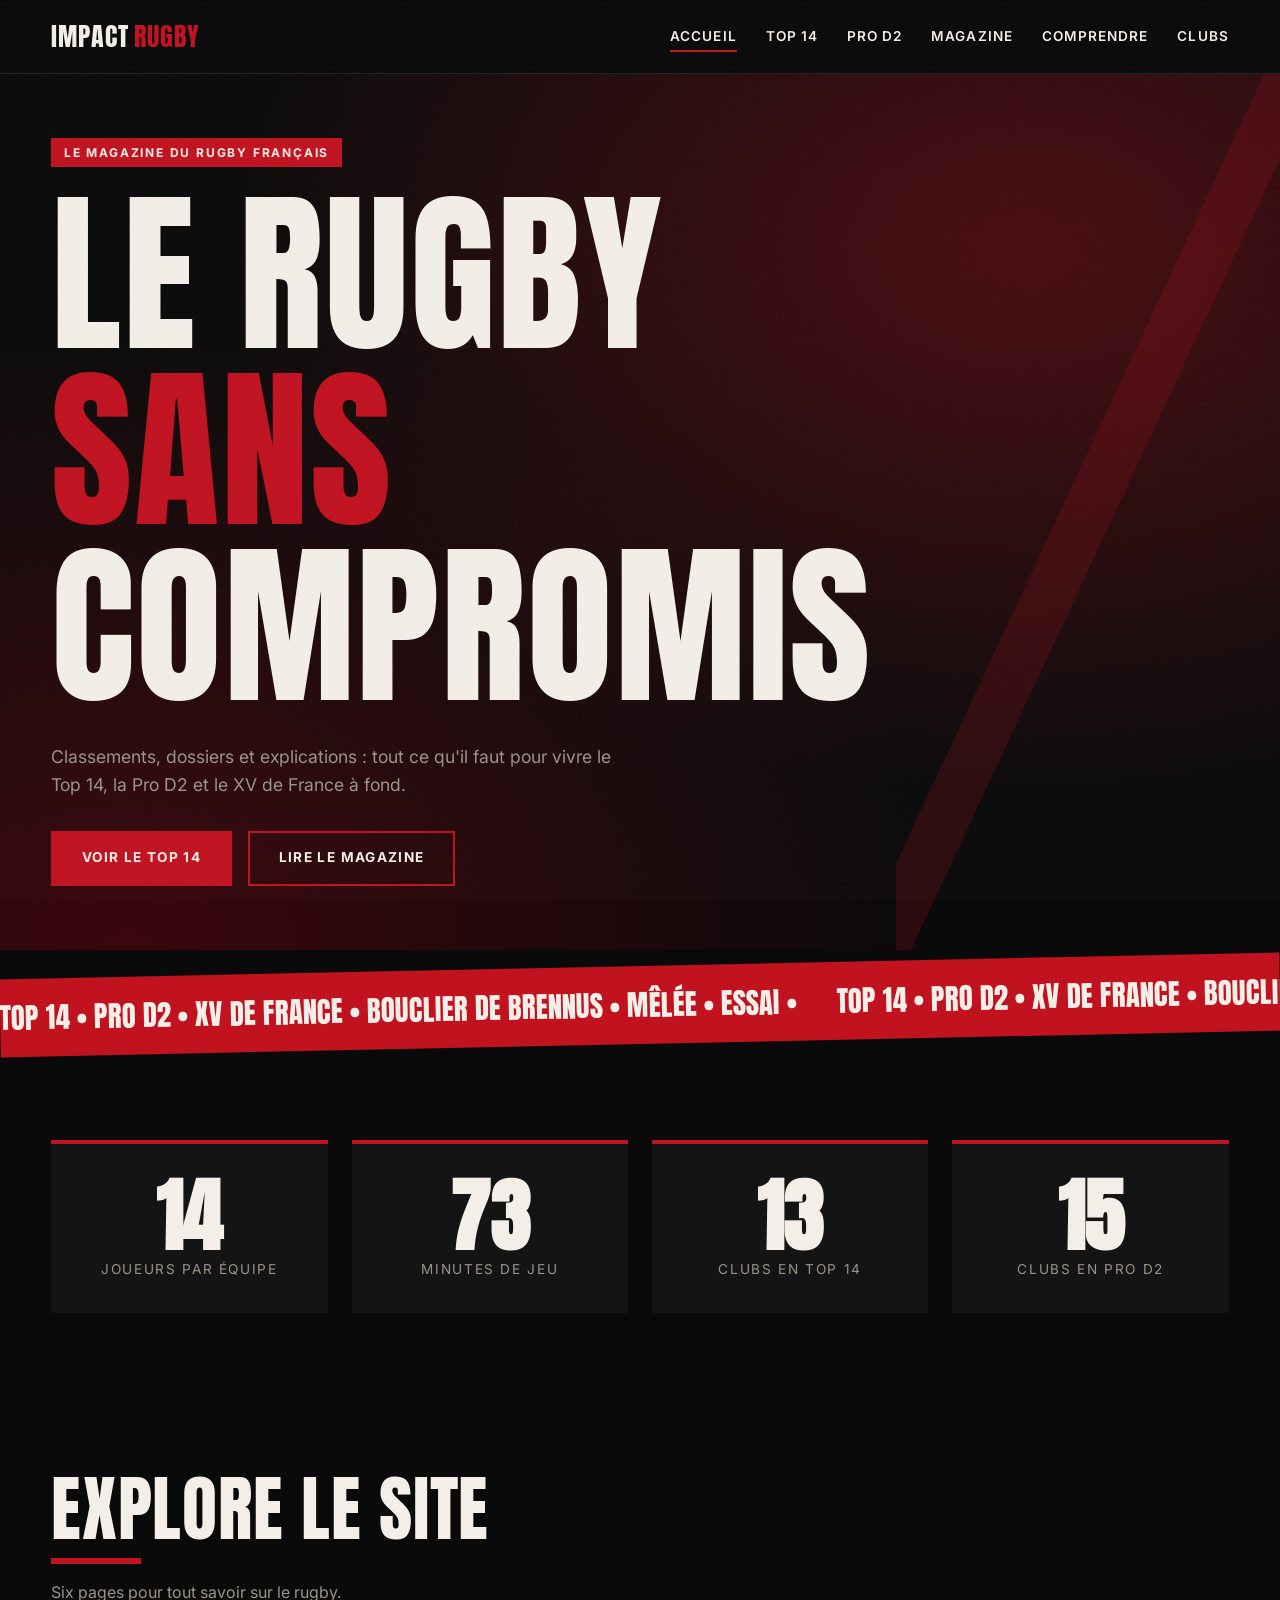
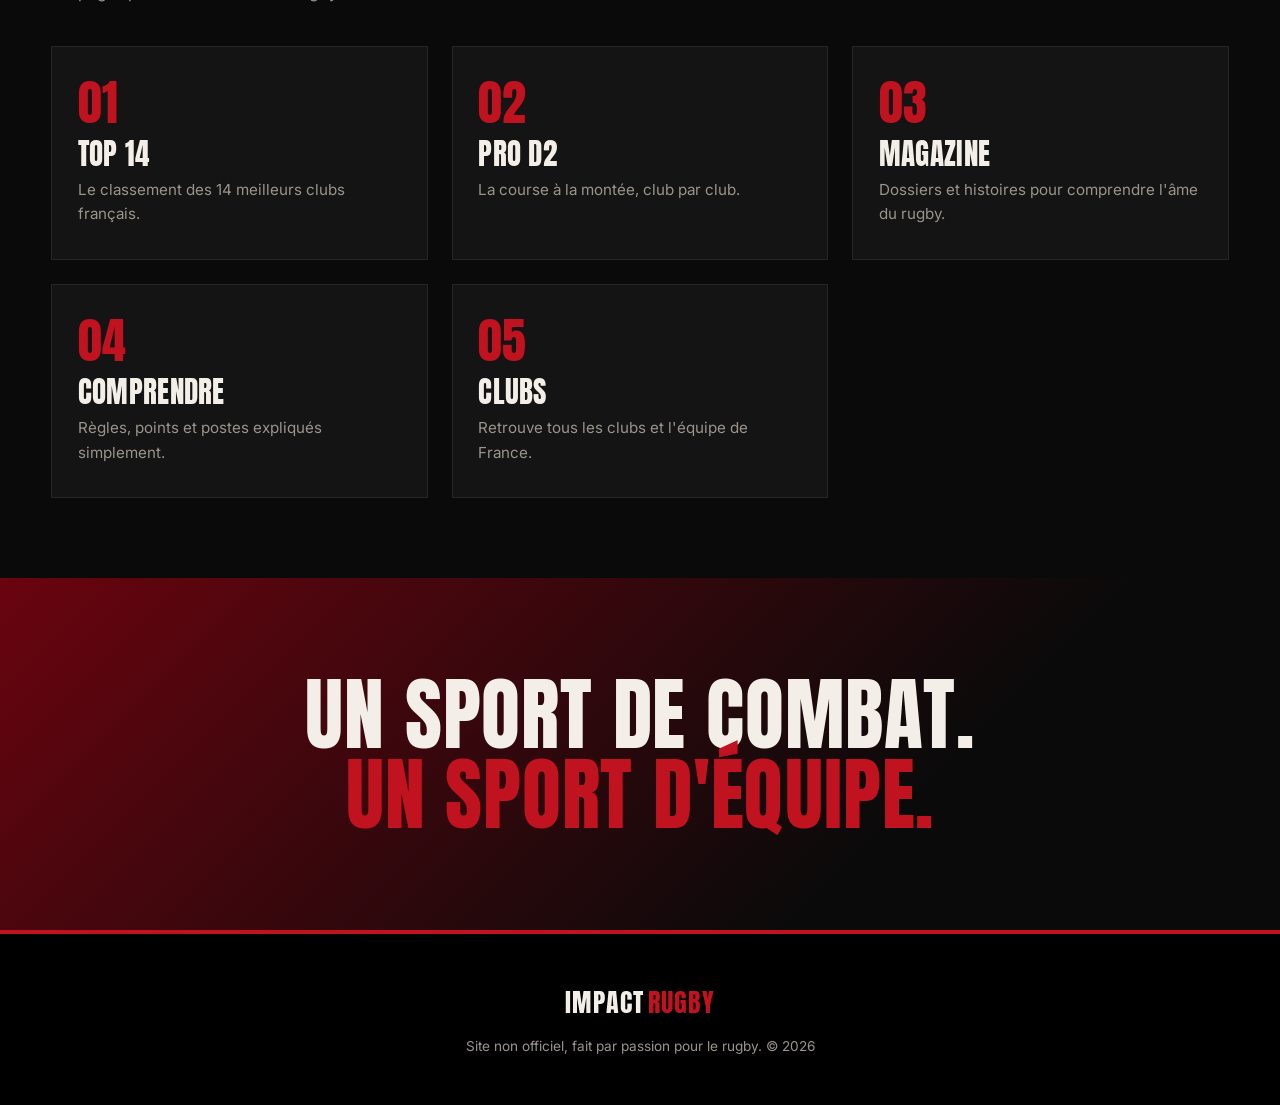
==== index.html @ eef424a8 "Create index.html for IMPACT RUGBY website This HTML file serves as the main structure for the IMPAC" ====
<!DOCTYPE html>
<html lang="fr">
<head>
  <meta charset="UTF-8">
  <meta name="viewport" content="width=device-width, initial-scale=1">
  <title>IMPACT RUGBY | Le rugby sans compromis</title>
  <meta name="description" content="Classements Top 14 et Pro D2, magazine et guide du rugby.">
  <link rel="preconnect" href="https://fonts.googleapis.com">
  <link rel="preconnect" href="https://fonts.gstatic.com" crossorigin>
  <link href="https://fonts.googleapis.com/css2?family=Anton&family=Inter:wght@400;600;700&display=swap" rel="stylesheet">
  <link rel="stylesheet" href="style.css">
</head>
<body>

  <header class="entete">
    <a class="logo" href="index.html">IMPACT<span>RUGBY</span></a>
    <button class="burger" aria-label="Ouvrir le menu" aria-expanded="false">
      <span></span><span></span><span></span>
    </button>
    <nav class="menu">
      <a href="index.html">Accueil</a>
      <a href="top14.html">Top 14</a>
      <a href="pro-d2.html">Pro D2</a>
      <a href="magazine.html">Magazine</a>
      <a href="comprendre.html">Comprendre</a>
      <a href="clubs.html">Clubs</a>
    </nav>
  </header>

  <main>
    <section class="hero">
      <div class="conteneur">
        <span class="kicker">Le magazine du rugby français</span>
        <h1>
          <span class="ligne"><span style="--i:0">Le rugby</span></span>
          <span class="ligne"><span style="--i:1" class="rouge">sans</span></span>
          <span class="ligne"><span style="--i:2">compromis</span></span>
        </h1>
        <p>Classements, dossiers et explications : tout ce qu'il faut pour vivre le Top 14, la Pro D2 et le XV de France à fond.</p>
        <div class="boutons">
          <a class="btn" href="top14.html">Voir le Top 14</a>
          <a class="btn vide" href="magazine.html">Lire le magazine</a>
        </div>
      </div>
    </section>

    <div class="marquee" aria-hidden="true">
      <div class="marquee-piste">
        <span>Top 14 • Pro D2 • XV de France • Bouclier de Brennus • Mêlée • Essai • </span>
        <span>Top 14 • Pro D2 • XV de France • Bouclier de Brennus • Mêlée • Essai • </span>
      </div>
    </div>

    <section>
      <div class="conteneur">
        <div class="compteurs">
          <div class="compteur reveal"><strong data-compteur="15">0</strong><span>joueurs par équipe</span></div>
          <div class="compteur reveal"><strong data-compteur="80">0</strong><span>minutes de jeu</span></div>
          <div class="compteur reveal"><strong data-compteur="14">0</strong><span>clubs en Top 14</span></div>
          <div class="compteur reveal"><strong data-compteur="16">0</strong><span>clubs en Pro D2</span></div>
        </div>
      </div>
    </section>

    <section>
      <div class="conteneur">
        <div class="titre-section reveal">
          <h2>Explore le site</h2>
          <p>Six pages pour tout savoir sur le rugby.</p>
        </div>
        <div class="grille">
          <a class="carte reveal" href="top14.html">
            <span class="num">01</span>
            <h3>Top 14</h3>
            <p>Le classement des 14 meilleurs clubs français.</p>
          </a>
          <a class="carte reveal" href="pro-d2.html">
            <span class="num">02</span>
            <h3>Pro D2</h3>
            <p>La course à la montée, club par club.</p>
          </a>
          <a class="carte reveal" href="magazine.html">
            <span class="num">03</span>
            <h3>Magazine</h3>
            <p>Dossiers et histoires pour comprendre l'âme du rugby.</p>
          </a>
          <a class="carte reveal" href="comprendre.html">
            <span class="num">04</span>
            <h3>Comprendre</h3>
            <p>Règles, points et postes expliqués simplement.</p>
          </a>
          <a class="carte reveal" href="clubs.html">
            <span class="num">05</span>
            <h3>Clubs</h3>
            <p>Retrouve tous les clubs et l'équipe de France.</p>
          </a>
        </div>
      </div>
    </section>

    <section class="bande">
      <div class="conteneur reveal">
        <h2>Un sport de combat.<br><em>Un sport d'équipe.</em></h2>
      </div>
    </section>
  </main>

  <footer>
    <div class="conteneur">
      <a class="logo" href="index.html">IMPACT<span>RUGBY</span></a>
      <p>Site non officiel, fait par passion pour le rugby. © 2026</p>
    </div>
  </footer>

  <script src="data.js"></script>
  <script src="script.js"></script>
</body>
</html>
---- style.css ----
/* ===== Variables ===== */
:root {
  --noir: #0a0a0a;
  --noir2: #141414;
  --noir3: #1d1d1d;
  --rouge: #c1121f;
  --bordeaux: #6a040f;
  --blanc: #f3efe8;
  --gris: #9a948b;
  --titre: "Anton", Impact, "Arial Narrow", sans-serif;
  --texte: "Inter", system-ui, -apple-system, sans-serif;
}

/* ===== Base ===== */
* {
  box-sizing: border-box;
  margin: 0;
  padding: 0;
}

html {
  scroll-behavior: smooth;
}

body {
  background: var(--noir);
  color: var(--blanc);
  font-family: var(--texte);
  line-height: 1.6;
  overflow-x: hidden;
}

/* Grain de texture sur tout le site */
body::before {
  content: "";
  position: fixed;
  inset: 0;
  z-index: 100;
  pointer-events: none;
  opacity: 0.07;
  background-image: url("data:image/svg+xml;utf8,<svg xmlns='http://www.w3.org/2000/svg' width='200' height='200'><filter id='n'><feTurbulence type='fractalNoise' baseFrequency='.8' numOctaves='2' stitchTiles='stitch'/></filter><rect width='100%' height='100%' filter='url(%23n)' opacity='.6'/></svg>");
}

a {
  color: inherit;
  text-decoration: none;
}

h1,
h2,
h3 {
  font-family: var(--titre);
  font-weight: 400;
  text-transform: uppercase;
  line-height: 1;
  letter-spacing: 0.01em;
}

.conteneur {
  width: min(1180px, 92%);
  margin: 0 auto;
}

section {
  padding: 5rem 0;
}

/* ===== En-tête ===== */
.entete {
  position: sticky;
  top: 0;
  z-index: 50;
  display: flex;
  align-items: center;
  justify-content: space-between;
  padding: 1rem 4%;
  background: rgba(10, 10, 10, 0.85);
  backdrop-filter: blur(10px);
  border-bottom: 1px solid #222;
}

.logo {
  font-family: var(--titre);
  font-size: 1.6rem;
  letter-spacing: 0.04em;
}

.logo span {
  color: var(--rouge);
  margin-left: 0.3rem;
}

.menu {
  display: flex;
  gap: 1.8rem;
}

.menu a {
  position: relative;
  font-size: 0.85rem;
  font-weight: 600;
  text-transform: uppercase;
  letter-spacing: 0.08em;
  padding: 0.3rem 0;
}

.menu a::after {
  content: "";
  position: absolute;
  left: 0;
  bottom: 0;
  width: 0;
  height: 2px;
  background: var(--rouge);
  transition: width 0.3s;
}

.menu a:hover::after,
.menu a.actif::after {
  width: 100%;
}

.burger {
  display: none;
  background: none;
  border: 0;
  cursor: pointer;
  padding: 0.4rem;
}

.burger span {
  display: block;
  width: 26px;
  height: 3px;
  margin: 5px 0;
  background: var(--blanc);
  transition: transform 0.3s, opacity 0.3s;
}

.entete.ouvert .burger span:nth-child(1) {
  transform: translateY(8px) rotate(45deg);
}

.entete.ouvert .burger span:nth-child(2) {
  opacity: 0;
}

.entete.ouvert .burger span:nth-child(3) {
  transform: translateY(-8px) rotate(-45deg);
}

/* ===== Héros ===== */
.hero {
  position: relative;
  display: flex;
  align-items: center;
  min-height: 88vh;
  padding: 4rem 0;
  background:
    radial-gradient(ellipse at 80% 20%, rgba(193, 18, 31, 0.35), transparent 55%),
    radial-gradient(ellipse at 10% 100%, rgba(106, 4, 15, 0.5), transparent 50%),
    var(--noir);
  overflow: hidden;
}

.hero::after {
  content: "";
  position: absolute;
  right: -10%;
  top: 0;
  width: 40%;
  height: 100%;
  background: linear-gradient(115deg, transparent 40%, rgba(193, 18, 31, 0.18) 40%, rgba(193, 18, 31, 0.18) 46%, transparent 46%);
  pointer-events: none;
}

.hero.petit {
  min-height: 46vh;
}

.kicker {
  display: inline-block;
  margin-bottom: 1.2rem;
  padding: 0.3rem 0.8rem;
  background: var(--rouge);
  font-size: 0.75rem;
  font-weight: 700;
  text-transform: uppercase;
  letter-spacing: 0.15em;
}

.hero h1 {
  font-size: clamp(3.6rem, 14vw, 11rem);
}

.hero h1 .ligne {
  display: block;
  overflow: hidden;
}

.hero h1 .ligne span {
  display: inline-block;
  transform: translateY(110%);
  animation: monter 0.9s cubic-bezier(0.2, 0.8, 0.2, 1) forwards;
  animation-delay: calc(var(--i) * 0.15s);
}

.hero h1 .rouge {
  color: var(--rouge);
}

.hero p {
  max-width: 560px;
  margin: 1.8rem 0 2rem;
  color: var(--gris);
  font-size: 1.1rem;
  opacity: 0;
  animation: apparition 1s 0.7s forwards;
}

.boutons {
  display: flex;
  flex-wrap: wrap;
  gap: 1rem;
  opacity: 0;
  animation: apparition 1s 0.9s forwards;
}

.btn {
  display: inline-block;
  padding: 0.9rem 1.8rem;
  border: 2px solid var(--rouge);
  background: var(--rouge);
  font-size: 0.85rem;
  font-weight: 700;
  text-transform: uppercase;
  letter-spacing: 0.1em;
  transition: transform 0.25s, background 0.25s;
}

.btn:hover {
  transform: translateY(-4px) skewX(-4deg);
  background: var(--bordeaux);
  border-color: var(--bordeaux);
}

.btn.vide {
  background: transparent;
}

.btn.vide:hover {
  background: var(--rouge);
  border-color: var(--rouge);
}

/* ===== Bandeau défilant ===== */
.marquee {
  overflow: hidden;
  padding: 1rem 0;
  background: var(--rouge);
  transform: rotate(-1.2deg);
  margin: 1rem 0;
}

.marquee-piste {
  display: flex;
  width: max-content;
  animation: defiler 22s linear infinite;
}

.marquee-piste span {
  padding-right: 2.5rem;
  font-family: var(--titre);
  font-size: 1.8rem;
  text-transform: uppercase;
  white-space: nowrap;
}

/* ===== Titres de section ===== */
.titre-section {
  margin-bottom: 2.5rem;
}

.titre-section h2 {
  font-size: clamp(2.4rem, 7vw, 4.5rem);
}

.titre-section h2::after {
  content: "";
  display: block;
  width: 90px;
  height: 6px;
  margin-top: 0.8rem;
  background: var(--rouge);
}

.titre-section p {
  margin-top: 1rem;
  color: var(--gris);
  max-width: 620px;
}

/* ===== Compteurs ===== */
.compteurs {
  display: grid;
  grid-template-columns: repeat(auto-fit, minmax(200px, 1fr));
  gap: 1.5rem;
}

.compteur {
  padding: 2rem 1rem;
  text-align: center;
  background: var(--noir2);
  border-top: 4px solid var(--rouge);
}

.compteur strong {
  display: block;
  font-family: var(--titre);
  font-size: clamp(3rem, 8vw, 5rem);
  line-height: 1;
}

.compteur span {
  color: var(--gris);
  font-size: 0.85rem;
  text-transform: uppercase;
  letter-spacing: 0.12em;
}

/* ===== Cartes ===== */
.grille {
  display: grid;
  grid-template-columns: repeat(auto-fill, minmax(290px, 1fr));
  gap: 1.5rem;
}

.carte {
  position: relative;
  display: block;
  padding: 2rem 1.6rem;
  background: var(--noir2);
  border: 1px solid #262626;
  overflow: hidden;
  transition: transform 0.3s, border-color 0.3s;
}

.carte::before {
  content: "";
  position: absolute;
  left: 0;
  bottom: 0;
  width: 100%;
  height: 0;
  background: var(--bordeaux);
  transition: height 0.35s;
  z-index: 0;
}

.carte > * {
  position: relative;
  z-index: 1;
}

.carte:hover {
  transform: translateY(-6px);
  border-color: var(--rouge);
}

.carte:hover::before {
  height: 100%;
}

.carte .num {
  font-family: var(--titre);
  font-size: 3rem;
  color: var(--rouge);
  line-height: 1;
}

.carte:hover .num {
  color: var(--blanc);
}

.carte h3 {
  margin: 0.6rem 0;
  font-size: 1.8rem;
}

.carte p {
  color: var(--gris);
  font-size: 0.95rem;
}

.carte:hover p {
  color: var(--blanc);
}

.etiquette {
  display: inline-block;
  margin-bottom: 0.8rem;
  padding: 0.15rem 0.6rem;
  border: 1px solid var(--rouge);
  color: var(--rouge);
  font-size: 0.7rem;
  font-weight: 700;
  text-transform: uppercase;
  letter-spacing: 0.12em;
}

/* ===== Bande citation ===== */
.bande {
  padding: 6rem 0;
  text-align: center;
  background: linear-gradient(135deg, var(--bordeaux), var(--noir) 70%);
}

.bande h2 {
  font-size: clamp(2.2rem, 7vw, 5rem);
}

.bande h2 em {
  font-style: normal;
  color: var(--rouge);
}

/* ===== Classements ===== */
.table-wrap {
  overflow-x: auto;
  background: var(--noir2);
  border: 1px solid #262626;
}

table {
  width: 100%;
  min-width: 640px;
  border-collapse: collapse;
}

th,
td {
  padding: 0.85rem 0.8rem;
  text-align: center;
  border-bottom: 1px solid #222;
}

th {
  background: #000;
  color: var(--gris);
  font-size: 0.72rem;
  text-transform: uppercase;
  letter-spacing: 0.12em;
}

td.club,
th.club {
  text-align: left;
}

td.rang {
  font-family: var(--titre);
  font-size: 1.3rem;
}

td.club strong {
  display: block;
  font-size: 1rem;
}

td.club small {
  color: var(--gris);
}

td.pts {
  font-family: var(--titre);
  font-size: 1.4rem;
  color: var(--rouge);
}

tbody tr {
  transition: background 0.2s;
}

tbody tr:hover {
  background: var(--noir3);
}

tr.z-haut td:first-child {
  box-shadow: inset 5px 0 var(--rouge);
}

tr.z-barrage td:first-child {
  box-shadow: inset 5px 0 var(--blanc);
}

tr.z-acces td:first-child {
  box-shadow: inset 5px 0 var(--gris);
}

tr.z-bas td:first-child {
  box-shadow: inset 5px 0 var(--bordeaux);
}

.legende {
  display: flex;
  flex-wrap: wrap;
  gap: 1.2rem;
  margin: 1.5rem 0;
  font-size: 0.85rem;
  color: var(--gris);
}

.legende span::before {
  content: "";
  display: inline-block;
  width: 14px;
  height: 14px;
  margin-right: 0.5rem;
  vertical-align: -2px;
}

.legende .z-haut::before {
  background: var(--rouge);
}

.legende .z-barrage::before {
  background: var(--blanc);
}

.legende .z-acces::before {
  background: var(--gris);
}

.legende .z-bas::before {
  background: var(--bordeaux);
}

.note {
  margin-top: 1.5rem;
  color: var(--gris);
  font-size: 0.9rem;
}

/* ===== Magazine (articles dépliables) ===== */
details.article {
  margin-bottom: 1rem;
  background: var(--noir2);
  border-left: 5px solid var(--rouge);
}

details.article summary {
  display: flex;
  align-items: center;
  gap: 1.2rem;
  padding: 1.4rem 1.5rem;
  cursor: pointer;
  list-style: none;
}

details.article summary::-webkit-details-marker {
  display: none;
}

details.article .n {
  font-family: var(--titre);
  font-size: 2.6rem;
  color: var(--rouge);
  line-height: 1;
}

details.article h3 {
  font-size: clamp(1.3rem, 4vw, 2rem);
}

details.article summary::after {
  content: "+";
  margin-left: auto;
  font-family: var(--titre);
  font-size: 2rem;
  color: var(--rouge);
  transition: transform 0.3s;
}

details.article[open] summary::after {
  transform: rotate(45deg);
}

details.article .contenu {
  padding: 0 1.5rem 1.6rem 5.2rem;
  color: #cfc9bf;
  animation: apparition 0.5s;
}

/* ===== Points / postes ===== */
.points {
  display: grid;
  grid-template-columns: repeat(auto-fit, minmax(200px, 1fr));
  gap: 1.2rem;
}

.point {
  padding: 1.8rem 1rem;
  text-align: center;
  background: var(--noir2);
  border-bottom: 4px solid var(--rouge);
}

.point strong {
  display: block;
  font-family: var(--titre);
  font-size: 4rem;
  line-height: 1;
}

.point span {
  color: var(--gris);
  font-size: 0.85rem;
  text-transform: uppercase;
  letter-spacing: 0.1em;
}

.postes {
  display: grid;
  grid-template-columns: repeat(auto-fill, minmax(250px, 1fr));
  gap: 1rem;
}

.poste {
  display: flex;
  align-items: center;
  gap: 1rem;
  padding: 1rem 1.2rem;
  background: var(--noir2);
}

.poste b {
  min-width: 54px;
  font-family: var(--titre);
  font-size: 1.6rem;
  color: var(--rouge);
}

.poste small {
  display: block;
  color: var(--gris);
}

/* ===== Clubs ===== */
.outils {
  display: flex;
  flex-wrap: wrap;
  gap: 1rem;
  margin-bottom: 2rem;
}

.outils input {
  flex: 1;
  min-width: 220px;
  padding: 0.9rem 1.2rem;
  background: var(--noir2);
  border: 2px solid #2a2a2a;
  color: var(--blanc);
  font: inherit;
}

.outils input:focus {
  outline: none;
  border-color: var(--rouge);
}

.filtre {
  padding: 0.9rem 1.4rem;
  background: transparent;
  border: 2px solid #2a2a2a;
  color: var(--blanc);
  font: inherit;
  font-weight: 600;
  text-transform: uppercase;
  letter-spacing: 0.08em;
  cursor: pointer;
  transition: background 0.2s, border-color 0.2s;
}

.filtre:hover,
.filtre.actif {
  background: var(--rouge);
  border-color: var(--rouge);
}

.club-carte h3 {
  font-size: 1.5rem;
}

.club-carte p {
  color: var(--gris);
}

.xv {
  display: grid;
  grid-template-columns: repeat(auto-fit, minmax(260px, 1fr));
  gap: 1.5rem;
}

/* ===== Pied de page ===== */
footer {
  padding: 3rem 0;
  text-align: center;
  background: #000;
  border-top: 4px solid var(--rouge);
  color: var(--gris);
  font-size: 0.85rem;
}

footer .logo {
  display: block;
  margin-bottom: 0.8rem;
  color: var(--blanc);
}

/* ===== Animations ===== */
.reveal {
  opacity: 0;
  transform: translateY(40px);
  transition: opacity 0.8s, transform 0.8s;
}

.reveal.visible {
  opacity: 1;
  transform: none;
}

@keyframes monter {
  to {
    transform: translateY(0);
  }
}

@keyframes apparition {
  to {
    opacity: 1;
  }
}

@keyframes defiler {
  to {
    transform: translateX(-50%);
  }
}

@media (prefers-reduced-motion: reduce) {
  * {
    animation: none !important;
    transition: none !important;
  }

  .hero h1 .ligne span,
  .hero p,
  .boutons,
  .reveal {
    opacity: 1;
    transform: none;
  }
}

/* ===== Mobile ===== */
@media (max-width: 860px) {
  .burger {
    display: block;
  }

  .menu {
    position: fixed;
    top: 65px;
    left: 0;
    right: 0;
    bottom: 0;
    flex-direction: column;
    justify-content: center;
    align-items: center;
    gap: 2rem;
    background: rgba(10, 10, 10, 0.97);
    transform: translateX(100%);
    transition: transform 0.4s;
  }

  .entete.ouvert .menu {
    transform: none;
  }

  .menu a {
    font-family: var(--titre);
    font-size: 2rem;
    font-weight: 400;
  }

  section {
    padding: 3.5rem 0;
  }

  details.article .contenu {
    padding-left: 1.5rem;
  }
}
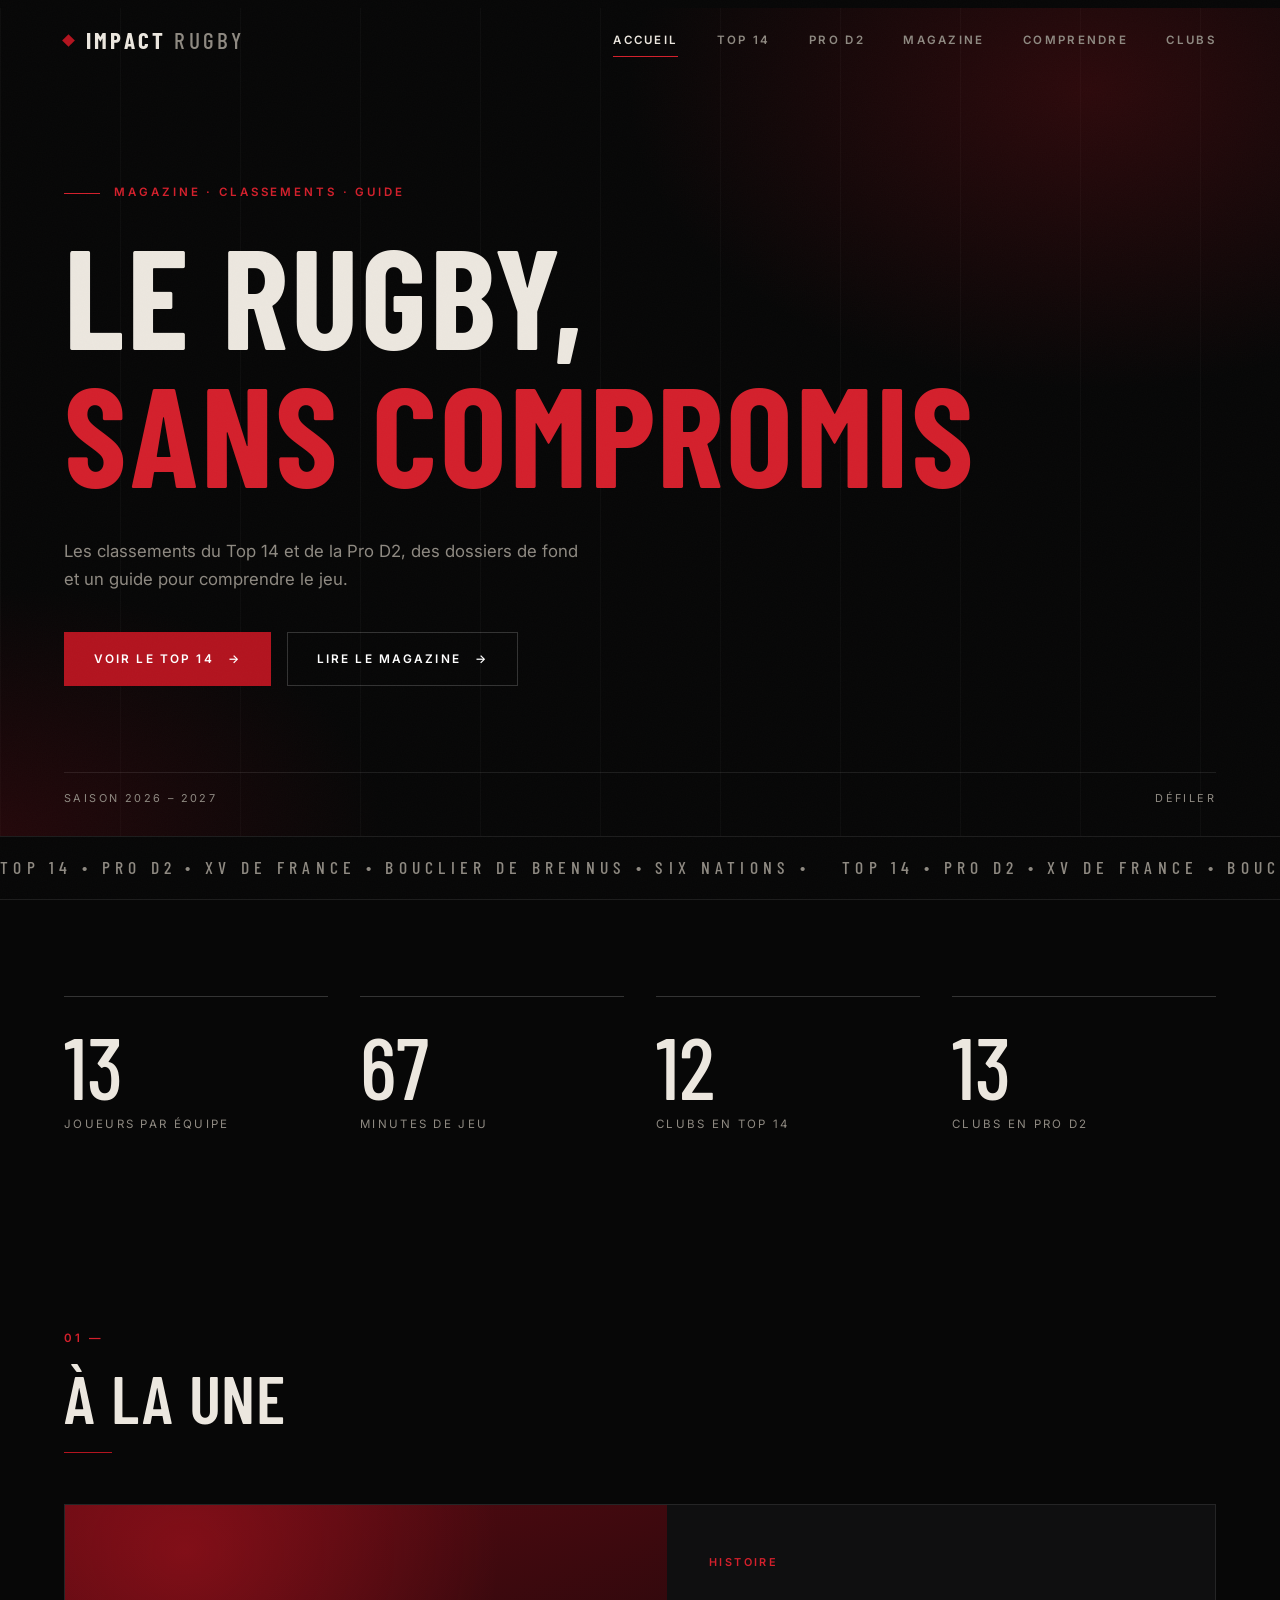
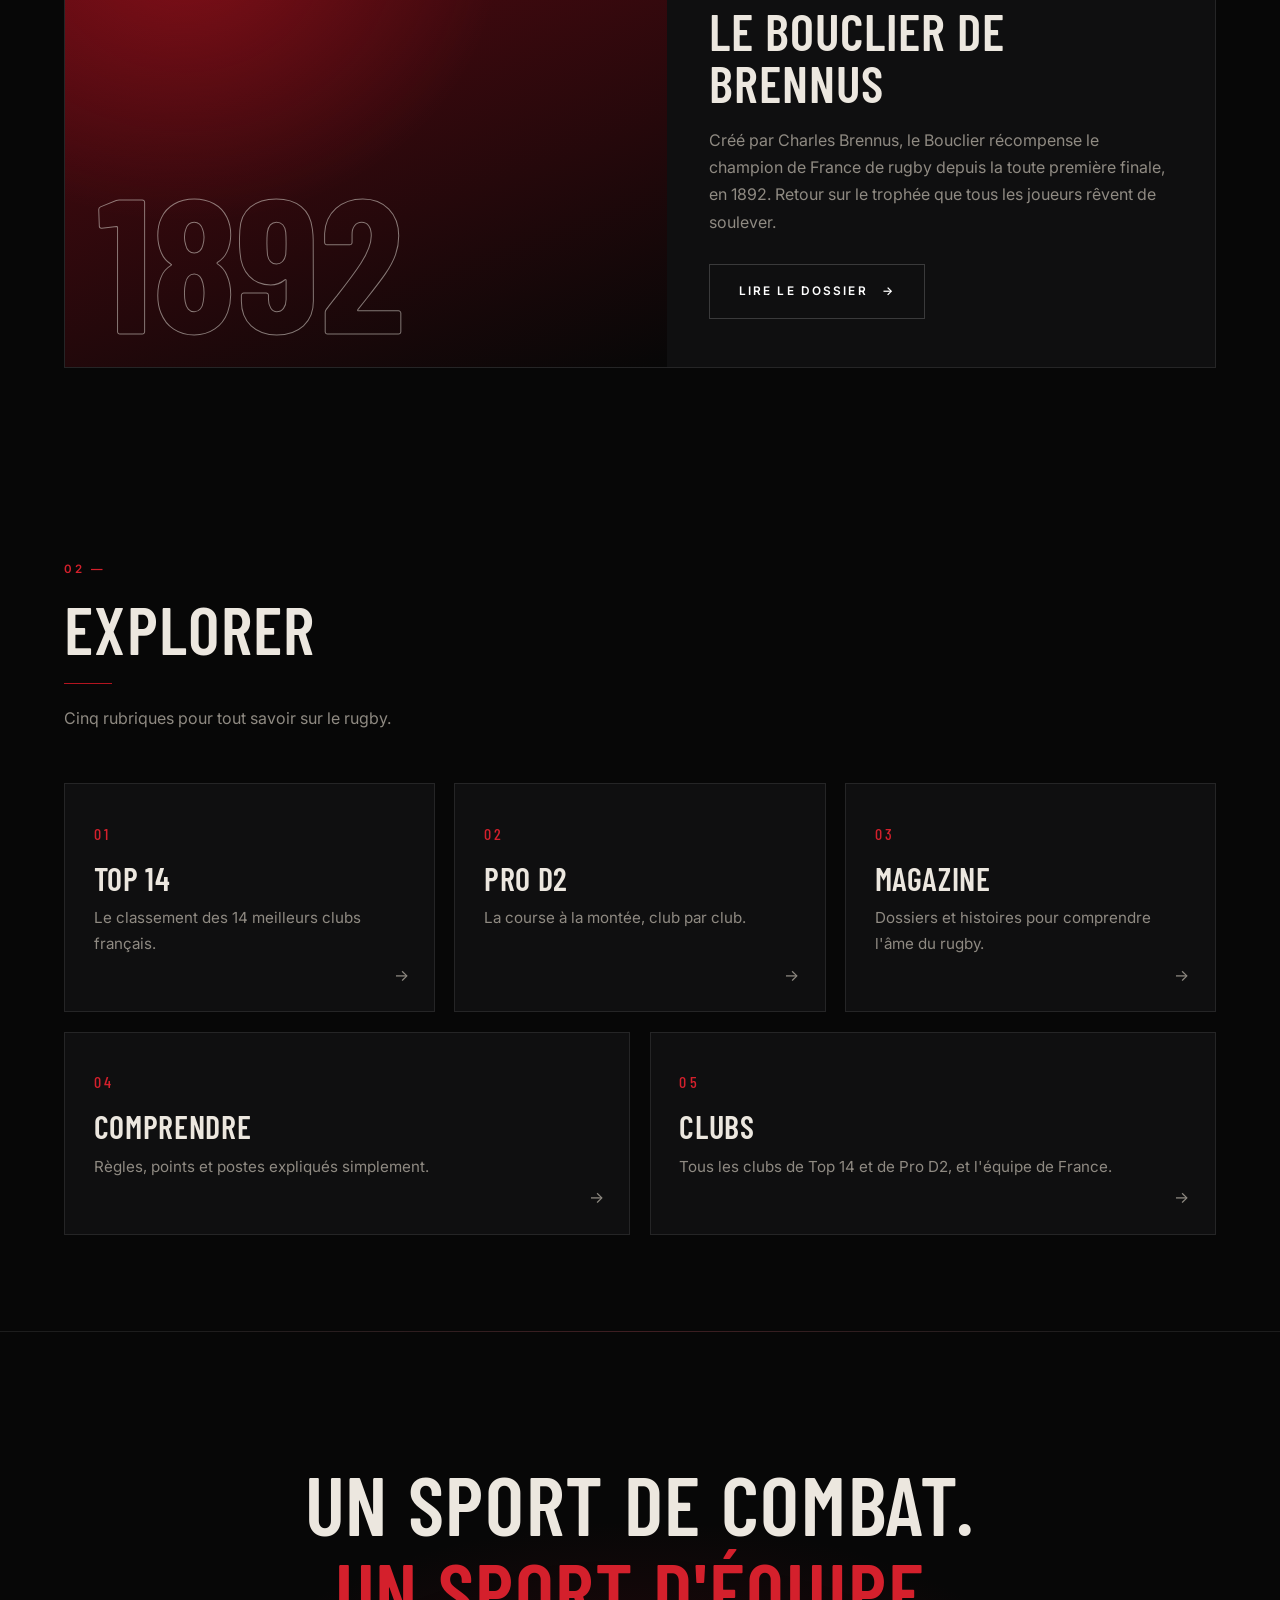
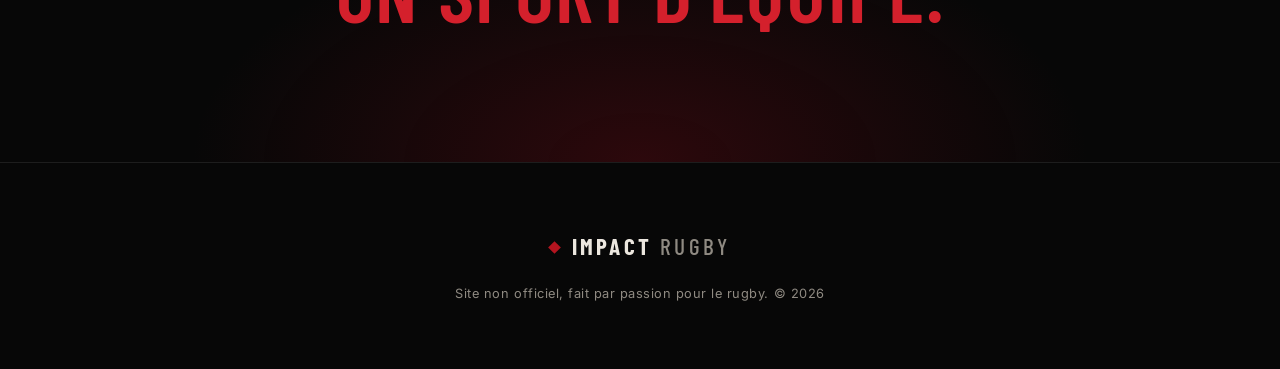
==== commit 3deda935: "Revise content and layout in index.html Updated content and structure in index.html to enhance clari" ====
--- a/index.html
+++ b/index.html
@@ -5,9 +5,6 @@
   <meta name="viewport" content="width=device-width, initial-scale=1">
   <title>IMPACT RUGBY | Le rugby sans compromis</title>
   <meta name="description" content="Classements Top 14 et Pro D2, magazine et guide du rugby.">
-  <link rel="preconnect" href="https://fonts.googleapis.com">
-  <link rel="preconnect" href="https://fonts.gstatic.com" crossorigin>
-  <link href="https://fonts.googleapis.com/css2?family=Anton&family=Inter:wght@400;600;700&display=swap" rel="stylesheet">
   <link rel="stylesheet" href="style.css">
 </head>
 <body>
@@ -30,24 +27,27 @@
   <main>
     <section class="hero">
       <div class="conteneur">
-        <span class="kicker">Le magazine du rugby français</span>
+        <span class="kicker">Magazine · Classements · Guide</span>
         <h1>
-          <span class="ligne"><span style="--i:0">Le rugby</span></span>
-          <span class="ligne"><span style="--i:1" class="rouge">sans</span></span>
-          <span class="ligne"><span style="--i:2">compromis</span></span>
+          <span class="ligne"><span style="--i:0">Le rugby,</span></span>
+          <span class="ligne"><span style="--i:1" class="rouge">sans compromis</span></span>
         </h1>
-        <p>Classements, dossiers et explications : tout ce qu'il faut pour vivre le Top 14, la Pro D2 et le XV de France à fond.</p>
+        <p>Les classements du Top 14 et de la Pro D2, des dossiers de fond et un guide pour comprendre le jeu.</p>
         <div class="boutons">
           <a class="btn" href="top14.html">Voir le Top 14</a>
           <a class="btn vide" href="magazine.html">Lire le magazine</a>
         </div>
       </div>
+      <div class="hero-bas">
+        <span>Saison 2026 – 2027</span>
+        <span>Défiler</span>
+      </div>
     </section>
 
     <div class="marquee" aria-hidden="true">
       <div class="marquee-piste">
-        <span>Top 14 • Pro D2 • XV de France • Bouclier de Brennus • Mêlée • Essai • </span>
-        <span>Top 14 • Pro D2 • XV de France • Bouclier de Brennus • Mêlée • Essai • </span>
+        <span>Top 14 • Pro D2 • XV de France • Bouclier de Brennus • Six Nations • </span>
+        <span>Top 14 • Pro D2 • XV de France • Bouclier de Brennus • Six Nations • </span>
       </div>
     </div>
 
@@ -65,10 +65,27 @@
     <section>
       <div class="conteneur">
         <div class="titre-section reveal">
-          <h2>Explore le site</h2>
-          <p>Six pages pour tout savoir sur le rugby.</p>
+          <h2>À la une</h2>
         </div>
-        <div class="grille">
+        <article class="une reveal">
+          <div class="une-visuel"><strong>1892</strong></div>
+          <div class="une-texte">
+            <span class="etiquette">Histoire</span>
+            <h3>Le Bouclier de Brennus</h3>
+            <p>Créé par Charles Brennus, le Bouclier récompense le champion de France de rugby depuis la toute première finale, en 1892. Retour sur le trophée que tous les joueurs rêvent de soulever.</p>
+            <a class="btn vide" href="magazine.html">Lire le dossier</a>
+          </div>
+        </article>
+      </div>
+    </section>
+
+    <section>
+      <div class="conteneur">
+        <div class="titre-section reveal">
+          <h2>Explorer</h2>
+          <p>Cinq rubriques pour tout savoir sur le rugby.</p>
+        </div>
+        <div class="grille mosaique">
           <a class="carte reveal" href="top14.html">
             <span class="num">01</span>
             <h3>Top 14</h3>
@@ -92,7 +109,7 @@
           <a class="carte reveal" href="clubs.html">
             <span class="num">05</span>
             <h3>Clubs</h3>
-            <p>Retrouve tous les clubs et l'équipe de France.</p>
+            <p>Tous les clubs de Top 14 et de Pro D2, et l'équipe de France.</p>
           </a>
         </div>
       </div>
--- a/style.css
+++ b/style.css
@@ -1,14 +1,20 @@
+@import url("https://fonts.googleapis.com/css2?family=Barlow+Condensed:wght@500;600;700&family=Inter:wght@400;500;600;700&display=swap");
+
 /* ===== Variables ===== */
 :root {
-  --noir: #0a0a0a;
-  --noir2: #141414;
-  --noir3: #1d1d1d;
-  --rouge: #c1121f;
-  --bordeaux: #6a040f;
-  --blanc: #f3efe8;
-  --gris: #9a948b;
-  --titre: "Anton", Impact, "Arial Narrow", sans-serif;
+  --noir: #070707;
+  --surface: #0f0f10;
+  --surface2: #151516;
+  --ligne: rgba(255, 255, 255, 0.09);
+  --ligne-forte: rgba(255, 255, 255, 0.18);
+  --rouge: #b3141f;
+  --rouge-clair: #d4202c;
+  --bordeaux: #5a0a12;
+  --blanc: #ece7df;
+  --gris: #8f8a82;
+  --titre: "Barlow Condensed", "Arial Narrow", sans-serif;
   --texte: "Inter", system-ui, -apple-system, sans-serif;
+  --ease: cubic-bezier(0.22, 0.8, 0.2, 1);
 }
 
 /* ===== Base ===== */
@@ -23,22 +29,35 @@
 }
 
 body {
+  counter-reset: section;
   background: var(--noir);
   color: var(--blanc);
   font-family: var(--texte);
-  line-height: 1.6;
+  font-size: 1rem;
+  line-height: 1.7;
   overflow-x: hidden;
-}
-
-/* Grain de texture sur tout le site */
+  animation: entree 0.8s var(--ease);
+}
+
+/* Grain très discret */
 body::before {
   content: "";
   position: fixed;
   inset: 0;
   z-index: 100;
   pointer-events: none;
-  opacity: 0.07;
+  opacity: 0.035;
   background-image: url("data:image/svg+xml;utf8,<svg xmlns='http://www.w3.org/2000/svg' width='200' height='200'><filter id='n'><feTurbulence type='fractalNoise' baseFrequency='.8' numOctaves='2' stitchTiles='stitch'/></filter><rect width='100%' height='100%' filter='url(%23n)' opacity='.6'/></svg>");
+}
+
+::selection {
+  background: var(--rouge);
+  color: #fff;
+}
+
+:focus-visible {
+  outline: 2px solid var(--rouge-clair);
+  outline-offset: 3px;
 }
 
 a {
@@ -50,19 +69,30 @@
 h2,
 h3 {
   font-family: var(--titre);
-  font-weight: 400;
+  font-weight: 600;
   text-transform: uppercase;
   line-height: 1;
-  letter-spacing: 0.01em;
+  letter-spacing: 0.02em;
 }
 
 .conteneur {
-  width: min(1180px, 92%);
+  width: min(1180px, 90%);
   margin: 0 auto;
 }
 
 section {
-  padding: 5rem 0;
+  padding: 6rem 0;
+}
+
+/* Barre de progression */
+.progression {
+  position: fixed;
+  top: 0;
+  left: 0;
+  z-index: 200;
+  width: 0;
+  height: 2px;
+  background: var(--rouge);
 }
 
 /* ===== En-tête ===== */
@@ -73,46 +103,74 @@
   display: flex;
   align-items: center;
   justify-content: space-between;
-  padding: 1rem 4%;
-  background: rgba(10, 10, 10, 0.85);
-  backdrop-filter: blur(10px);
-  border-bottom: 1px solid #222;
+  padding: 1.3rem 5%;
+  background: rgba(7, 7, 7, 0);
+  border-bottom: 1px solid transparent;
+  transition: background 0.4s, border-color 0.4s, padding 0.4s;
+}
+
+.entete.scroll {
+  padding-top: 0.9rem;
+  padding-bottom: 0.9rem;
+  background: rgba(7, 7, 7, 0.82);
+  backdrop-filter: blur(14px);
+  border-bottom-color: var(--ligne);
 }
 
 .logo {
-  font-family: var(--titre);
-  font-size: 1.6rem;
-  letter-spacing: 0.04em;
+  display: inline-flex;
+  align-items: center;
+  font-family: var(--titre);
+  font-size: 1.45rem;
+  font-weight: 700;
+  letter-spacing: 0.14em;
+}
+
+.logo::before {
+  content: "";
+  width: 9px;
+  height: 9px;
+  margin-right: 0.8rem;
+  background: var(--rouge);
+  transform: rotate(45deg);
 }
 
 .logo span {
-  color: var(--rouge);
-  margin-left: 0.3rem;
+  margin-left: 0.5rem;
+  color: var(--gris);
+  font-weight: 500;
 }
 
 .menu {
   display: flex;
-  gap: 1.8rem;
+  gap: 2.4rem;
 }
 
 .menu a {
   position: relative;
-  font-size: 0.85rem;
+  padding: 0.3rem 0;
+  color: var(--gris);
+  font-size: 0.72rem;
   font-weight: 600;
   text-transform: uppercase;
-  letter-spacing: 0.08em;
-  padding: 0.3rem 0;
+  letter-spacing: 0.2em;
+  transition: color 0.3s;
 }
 
 .menu a::after {
   content: "";
   position: absolute;
   left: 0;
-  bottom: 0;
+  bottom: -2px;
   width: 0;
-  height: 2px;
-  background: var(--rouge);
-  transition: width 0.3s;
+  height: 1px;
+  background: var(--rouge-clair);
+  transition: width 0.4s var(--ease);
+}
+
+.menu a:hover,
+.menu a.actif {
+  color: var(--blanc);
 }
 
 .menu a:hover::after,
@@ -131,8 +189,8 @@
 .burger span {
   display: block;
   width: 26px;
-  height: 3px;
-  margin: 5px 0;
+  height: 2px;
+  margin: 6px 0;
   background: var(--blanc);
   transition: transform 0.3s, opacity 0.3s;
 }
@@ -154,68 +212,90 @@
   position: relative;
   display: flex;
   align-items: center;
-  min-height: 88vh;
-  padding: 4rem 0;
+  min-height: 92vh;
+  margin-top: -4.6rem;
+  padding: 8rem 0 7rem;
   background:
-    radial-gradient(ellipse at 80% 20%, rgba(193, 18, 31, 0.35), transparent 55%),
-    radial-gradient(ellipse at 10% 100%, rgba(106, 4, 15, 0.5), transparent 50%),
+    radial-gradient(60% 60% at 85% 10%, rgba(179, 20, 31, 0.22), transparent 60%),
+    radial-gradient(50% 50% at 0% 100%, rgba(90, 10, 18, 0.35), transparent 60%),
+    repeating-linear-gradient(90deg, rgba(255, 255, 255, 0.028) 0 1px, transparent 1px 120px),
     var(--noir);
   overflow: hidden;
 }
 
-.hero::after {
-  content: "";
-  position: absolute;
-  right: -10%;
-  top: 0;
-  width: 40%;
-  height: 100%;
-  background: linear-gradient(115deg, transparent 40%, rgba(193, 18, 31, 0.18) 40%, rgba(193, 18, 31, 0.18) 46%, transparent 46%);
-  pointer-events: none;
-}
-
 .hero.petit {
   min-height: 46vh;
+  padding: 9rem 0 4rem;
 }
 
 .kicker {
-  display: inline-block;
-  margin-bottom: 1.2rem;
-  padding: 0.3rem 0.8rem;
-  background: var(--rouge);
-  font-size: 0.75rem;
+  display: inline-flex;
+  align-items: center;
+  gap: 0.9rem;
+  margin-bottom: 1.6rem;
+  color: var(--rouge-clair);
+  font-size: 0.72rem;
+  font-weight: 600;
+  text-transform: uppercase;
+  letter-spacing: 0.25em;
+}
+
+.kicker::before {
+  content: "";
+  width: 36px;
+  height: 1px;
+  background: currentColor;
+}
+
+.hero h1 {
+  font-size: clamp(3.4rem, 11vw, 9rem);
   font-weight: 700;
-  text-transform: uppercase;
-  letter-spacing: 0.15em;
-}
-
-.hero h1 {
-  font-size: clamp(3.6rem, 14vw, 11rem);
+  line-height: 0.92;
+}
+
+.hero.petit h1 {
+  font-size: clamp(3rem, 10vw, 6.5rem);
 }
 
 .hero h1 .ligne {
   display: block;
   overflow: hidden;
-}
-
-.hero h1 .ligne span {
+  padding-bottom: 0.06em;
+}
+
+.hero h1 .ligne > span {
   display: inline-block;
   transform: translateY(110%);
-  animation: monter 0.9s cubic-bezier(0.2, 0.8, 0.2, 1) forwards;
-  animation-delay: calc(var(--i) * 0.15s);
+  animation: monter 1s var(--ease) forwards;
+  animation-delay: calc(var(--i) * 0.14s + 0.1s);
 }
 
 .hero h1 .rouge {
-  color: var(--rouge);
+  color: var(--rouge-clair);
 }
 
 .hero p {
-  max-width: 560px;
-  margin: 1.8rem 0 2rem;
-  color: var(--gris);
-  font-size: 1.1rem;
+  max-width: 520px;
+  margin: 2rem 0 2.4rem;
+  color: var(--gris);
+  font-size: 1.05rem;
   opacity: 0;
   animation: apparition 1s 0.7s forwards;
+}
+
+.hero-bas {
+  position: absolute;
+  left: 5%;
+  right: 5%;
+  bottom: 1.8rem;
+  display: flex;
+  justify-content: space-between;
+  padding-top: 1rem;
+  border-top: 1px solid var(--ligne);
+  color: var(--gris);
+  font-size: 0.68rem;
+  text-transform: uppercase;
+  letter-spacing: 0.22em;
 }
 
 .boutons {
@@ -227,229 +307,325 @@
 }
 
 .btn {
-  display: inline-block;
-  padding: 0.9rem 1.8rem;
-  border: 2px solid var(--rouge);
+  display: inline-flex;
+  align-items: center;
+  gap: 0.9rem;
+  padding: 1rem 1.8rem;
+  border: 1px solid var(--rouge);
   background: var(--rouge);
-  font-size: 0.85rem;
-  font-weight: 700;
+  color: #fff;
+  font-size: 0.74rem;
+  font-weight: 600;
   text-transform: uppercase;
-  letter-spacing: 0.1em;
-  transition: transform 0.25s, background 0.25s;
+  letter-spacing: 0.18em;
+  transition: background 0.3s, border-color 0.3s;
+}
+
+.btn::after {
+  content: "→";
+  transition: transform 0.3s var(--ease);
 }
 
 .btn:hover {
-  transform: translateY(-4px) skewX(-4deg);
-  background: var(--bordeaux);
-  border-color: var(--bordeaux);
+  background: var(--rouge-clair);
+  border-color: var(--rouge-clair);
+}
+
+.btn:hover::after {
+  transform: translateX(6px);
 }
 
 .btn.vide {
   background: transparent;
+  border-color: var(--ligne-forte);
 }
 
 .btn.vide:hover {
-  background: var(--rouge);
-  border-color: var(--rouge);
+  border-color: var(--blanc);
+  background: transparent;
 }
 
 /* ===== Bandeau défilant ===== */
 .marquee {
   overflow: hidden;
   padding: 1rem 0;
-  background: var(--rouge);
-  transform: rotate(-1.2deg);
-  margin: 1rem 0;
+  border-top: 1px solid var(--ligne);
+  border-bottom: 1px solid var(--ligne);
 }
 
 .marquee-piste {
   display: flex;
   width: max-content;
-  animation: defiler 22s linear infinite;
+  animation: defiler 45s linear infinite;
 }
 
 .marquee-piste span {
-  padding-right: 2.5rem;
-  font-family: var(--titre);
-  font-size: 1.8rem;
+  padding-right: 2rem;
+  color: var(--gris);
+  font-family: var(--titre);
+  font-size: 1.1rem;
+  font-weight: 500;
   text-transform: uppercase;
+  letter-spacing: 0.3em;
   white-space: nowrap;
 }
 
 /* ===== Titres de section ===== */
 .titre-section {
-  margin-bottom: 2.5rem;
+  counter-increment: section;
+  margin-bottom: 3.2rem;
+}
+
+.titre-section::before {
+  content: "0" counter(section) "  —";
+  display: block;
+  margin-bottom: 1rem;
+  color: var(--rouge-clair);
+  font-size: 0.72rem;
+  font-weight: 600;
+  letter-spacing: 0.25em;
 }
 
 .titre-section h2 {
-  font-size: clamp(2.4rem, 7vw, 4.5rem);
+  font-size: clamp(2.4rem, 6vw, 4.2rem);
 }
 
 .titre-section h2::after {
   content: "";
   display: block;
-  width: 90px;
-  height: 6px;
-  margin-top: 0.8rem;
+  width: 48px;
+  height: 1px;
+  margin-top: 1.3rem;
   background: var(--rouge);
 }
 
 .titre-section p {
-  margin-top: 1rem;
-  color: var(--gris);
   max-width: 620px;
-}
-
-/* ===== Compteurs ===== */
+  margin-top: 1.3rem;
+  color: var(--gris);
+}
+
+/* ===== Chiffres ===== */
 .compteurs {
   display: grid;
-  grid-template-columns: repeat(auto-fit, minmax(200px, 1fr));
-  gap: 1.5rem;
+  grid-template-columns: repeat(auto-fit, minmax(190px, 1fr));
+  gap: 2rem;
 }
 
 .compteur {
-  padding: 2rem 1rem;
-  text-align: center;
-  background: var(--noir2);
-  border-top: 4px solid var(--rouge);
+  padding-top: 1.6rem;
+  border-top: 1px solid var(--ligne-forte);
 }
 
 .compteur strong {
   display: block;
   font-family: var(--titre);
-  font-size: clamp(3rem, 8vw, 5rem);
+  font-size: clamp(3.4rem, 8vw, 5.4rem);
+  font-weight: 500;
   line-height: 1;
 }
 
 .compteur span {
   color: var(--gris);
-  font-size: 0.85rem;
+  font-size: 0.72rem;
   text-transform: uppercase;
-  letter-spacing: 0.12em;
+  letter-spacing: 0.2em;
 }
 
 /* ===== Cartes ===== */
 .grille {
   display: grid;
   grid-template-columns: repeat(auto-fill, minmax(290px, 1fr));
-  gap: 1.5rem;
+  gap: 1.2rem;
+}
+
+.grille.mosaique {
+  grid-template-columns: repeat(6, 1fr);
+}
+
+.mosaique .carte {
+  grid-column: span 2;
+}
+
+.mosaique .carte:nth-child(n + 4) {
+  grid-column: span 3;
 }
 
 .carte {
   position: relative;
   display: block;
-  padding: 2rem 1.6rem;
-  background: var(--noir2);
-  border: 1px solid #262626;
+  padding: 2.2rem 1.8rem 3.4rem;
+  background: var(--surface);
+  border: 1px solid var(--ligne);
   overflow: hidden;
-  transition: transform 0.3s, border-color 0.3s;
+  transition: border-color 0.4s, transform 0.5s var(--ease), background 0.4s;
 }
 
 .carte::before {
   content: "";
   position: absolute;
+  top: 0;
   left: 0;
-  bottom: 0;
+  width: 0;
+  height: 2px;
+  background: var(--rouge);
+  transition: width 0.6s var(--ease);
+}
+
+.carte:hover {
+  transform: translateY(-4px);
+  border-color: var(--ligne-forte);
+  background: var(--surface2);
+}
+
+.carte:hover::before {
   width: 100%;
-  height: 0;
-  background: var(--bordeaux);
-  transition: height 0.35s;
-  z-index: 0;
-}
-
-.carte > * {
-  position: relative;
-  z-index: 1;
-}
-
-.carte:hover {
-  transform: translateY(-6px);
-  border-color: var(--rouge);
-}
-
-.carte:hover::before {
-  height: 100%;
+}
+
+a.carte::after {
+  content: "→";
+  position: absolute;
+  right: 1.6rem;
+  bottom: 1.4rem;
+  color: var(--gris);
+  transition: transform 0.3s var(--ease), color 0.3s;
+}
+
+a.carte:hover::after {
+  color: var(--rouge-clair);
+  transform: translateX(6px);
 }
 
 .carte .num {
-  font-family: var(--titre);
-  font-size: 3rem;
-  color: var(--rouge);
-  line-height: 1;
-}
-
-.carte:hover .num {
-  color: var(--blanc);
+  color: var(--rouge-clair);
+  font-family: var(--titre);
+  font-size: 1rem;
+  font-weight: 500;
+  letter-spacing: 0.2em;
 }
 
 .carte h3 {
-  margin: 0.6rem 0;
-  font-size: 1.8rem;
+  margin: 0.9rem 0 0.7rem;
+  font-size: 2rem;
 }
 
 .carte p {
   color: var(--gris);
   font-size: 0.95rem;
-}
-
-.carte:hover p {
-  color: var(--blanc);
 }
 
 .etiquette {
   display: inline-block;
-  margin-bottom: 0.8rem;
-  padding: 0.15rem 0.6rem;
-  border: 1px solid var(--rouge);
-  color: var(--rouge);
-  font-size: 0.7rem;
+  margin-bottom: 0.9rem;
+  color: var(--rouge-clair);
+  font-size: 0.68rem;
+  font-weight: 600;
+  text-transform: uppercase;
+  letter-spacing: 0.22em;
+}
+
+/* ===== À la une ===== */
+.une {
+  display: grid;
+  grid-template-columns: 1.1fr 1fr;
+  background: var(--surface);
+  border: 1px solid var(--ligne);
+}
+
+.une-visuel {
+  display: flex;
+  align-items: flex-end;
+  min-height: 380px;
+  padding: 2rem;
+  background:
+    radial-gradient(80% 90% at 20% 10%, rgba(179, 20, 31, 0.5), transparent 65%),
+    linear-gradient(160deg, var(--bordeaux), var(--noir));
+  overflow: hidden;
+}
+
+.une-visuel strong {
+  color: transparent;
+  font-family: var(--titre);
+  font-size: clamp(5rem, 16vw, 12rem);
   font-weight: 700;
-  text-transform: uppercase;
-  letter-spacing: 0.12em;
-}
-
-/* ===== Bande citation ===== */
+  line-height: 0.8;
+  -webkit-text-stroke: 1px rgba(236, 231, 223, 0.5);
+}
+
+.une-texte {
+  display: flex;
+  flex-direction: column;
+  justify-content: center;
+  gap: 1.2rem;
+  padding: 3rem 2.6rem;
+}
+
+.une-texte h3 {
+  font-size: clamp(2rem, 4vw, 3.2rem);
+}
+
+.une-texte p {
+  color: var(--gris);
+}
+
+.une-texte .btn {
+  align-self: flex-start;
+  margin-top: 0.6rem;
+}
+
+/* ===== Bande ===== */
 .bande {
-  padding: 6rem 0;
+  padding: 8rem 0;
   text-align: center;
-  background: linear-gradient(135deg, var(--bordeaux), var(--noir) 70%);
+  border-top: 1px solid var(--ligne);
+  background: radial-gradient(50% 80% at 50% 100%, rgba(90, 10, 18, 0.45), transparent 70%);
 }
 
 .bande h2 {
-  font-size: clamp(2.2rem, 7vw, 5rem);
+  font-size: clamp(2.4rem, 7vw, 5.2rem);
+  line-height: 1.05;
 }
 
 .bande h2 em {
+  color: var(--rouge-clair);
   font-style: normal;
-  color: var(--rouge);
 }
 
 /* ===== Classements ===== */
 .table-wrap {
   overflow-x: auto;
-  background: var(--noir2);
-  border: 1px solid #262626;
+  background: var(--surface);
+  border: 1px solid var(--ligne);
 }
 
 table {
   width: 100%;
-  min-width: 640px;
+  min-width: 660px;
   border-collapse: collapse;
 }
 
 th,
 td {
-  padding: 0.85rem 0.8rem;
+  padding: 1rem 0.8rem;
   text-align: center;
-  border-bottom: 1px solid #222;
+  border-bottom: 1px solid var(--ligne);
+}
+
+tbody tr:last-child td {
+  border-bottom: 0;
 }
 
 th {
-  background: #000;
-  color: var(--gris);
-  font-size: 0.72rem;
+  color: var(--gris);
+  font-size: 0.66rem;
+  font-weight: 600;
   text-transform: uppercase;
-  letter-spacing: 0.12em;
+  letter-spacing: 0.2em;
+}
+
+td {
+  font-size: 0.95rem;
+  font-variant-numeric: tabular-nums;
 }
 
 td.club,
@@ -458,69 +634,94 @@
 }
 
 td.rang {
-  font-family: var(--titre);
-  font-size: 1.3rem;
-}
-
-td.club strong {
+  width: 56px;
+  color: var(--gris);
+  font-family: var(--titre);
+  font-size: 1.4rem;
+  font-weight: 600;
+}
+
+.cellule {
+  display: flex;
+  align-items: center;
+  gap: 1rem;
+}
+
+.cellule strong {
   display: block;
-  font-size: 1rem;
-}
-
-td.club small {
-  color: var(--gris);
+  font-weight: 600;
+  line-height: 1.3;
+}
+
+.cellule small {
+  color: var(--gris);
+  font-size: 0.8rem;
+}
+
+.monogramme {
+  display: inline-grid;
+  flex: none;
+  place-items: center;
+  width: 38px;
+  height: 38px;
+  border: 1px solid var(--ligne-forte);
+  border-radius: 50%;
+  font-family: var(--titre);
+  font-size: 0.95rem;
+  font-weight: 600;
+  letter-spacing: 0.05em;
 }
 
 td.pts {
   font-family: var(--titre);
-  font-size: 1.4rem;
-  color: var(--rouge);
+  font-size: 1.5rem;
+  font-weight: 600;
 }
 
 tbody tr {
-  transition: background 0.2s;
+  transition: background 0.25s;
 }
 
 tbody tr:hover {
-  background: var(--noir3);
+  background: rgba(255, 255, 255, 0.025);
 }
 
 tr.z-haut td:first-child {
-  box-shadow: inset 5px 0 var(--rouge);
+  box-shadow: inset 3px 0 var(--rouge-clair);
 }
 
 tr.z-barrage td:first-child {
-  box-shadow: inset 5px 0 var(--blanc);
+  box-shadow: inset 3px 0 var(--blanc);
 }
 
 tr.z-acces td:first-child {
-  box-shadow: inset 5px 0 var(--gris);
+  box-shadow: inset 3px 0 var(--gris);
 }
 
 tr.z-bas td:first-child {
-  box-shadow: inset 5px 0 var(--bordeaux);
+  box-shadow: inset 3px 0 var(--bordeaux);
 }
 
 .legende {
   display: flex;
   flex-wrap: wrap;
-  gap: 1.2rem;
-  margin: 1.5rem 0;
-  font-size: 0.85rem;
-  color: var(--gris);
+  gap: 1.6rem;
+  margin: 0 0 1.4rem;
+  color: var(--gris);
+  font-size: 0.78rem;
+  letter-spacing: 0.04em;
 }
 
 .legende span::before {
   content: "";
   display: inline-block;
-  width: 14px;
-  height: 14px;
-  margin-right: 0.5rem;
-  vertical-align: -2px;
+  width: 10px;
+  height: 10px;
+  margin-right: 0.6rem;
 }
 
 .legende .z-haut::before {
-  background: var(--rouge);
+  background: var(--rouge-clair);
 }
 
 .legende .z-barrage::before {
@@ -538,106 +739,117 @@
 .note {
   margin-top: 1.5rem;
   color: var(--gris);
-  font-size: 0.9rem;
-}
-
-/* ===== Magazine (articles dépliables) ===== */
+  font-size: 0.85rem;
+}
+
+/* ===== Articles dépliables ===== */
 details.article {
-  margin-bottom: 1rem;
-  background: var(--noir2);
-  border-left: 5px solid var(--rouge);
+  border-top: 1px solid var(--ligne);
+}
+
+details.article:last-of-type {
+  border-bottom: 1px solid var(--ligne);
 }
 
 details.article summary {
   display: flex;
   align-items: center;
-  gap: 1.2rem;
-  padding: 1.4rem 1.5rem;
+  gap: 1.6rem;
+  padding: 1.8rem 0;
   cursor: pointer;
   list-style: none;
+  transition: padding 0.4s var(--ease);
 }
 
 details.article summary::-webkit-details-marker {
   display: none;
 }
 
+details.article summary:hover {
+  padding-left: 0.7rem;
+}
+
 details.article .n {
-  font-family: var(--titre);
-  font-size: 2.6rem;
-  color: var(--rouge);
-  line-height: 1;
+  min-width: 2rem;
+  color: var(--rouge-clair);
+  font-family: var(--titre);
+  font-size: 1rem;
+  font-weight: 500;
+  letter-spacing: 0.2em;
 }
 
 details.article h3 {
-  font-size: clamp(1.3rem, 4vw, 2rem);
+  font-size: clamp(1.5rem, 3.5vw, 2.2rem);
 }
 
 details.article summary::after {
   content: "+";
   margin-left: auto;
+  color: var(--gris);
   font-family: var(--titre);
   font-size: 2rem;
-  color: var(--rouge);
-  transition: transform 0.3s;
+  transition: transform 0.4s var(--ease), color 0.3s;
 }
 
 details.article[open] summary::after {
+  color: var(--rouge-clair);
   transform: rotate(45deg);
 }
 
 details.article .contenu {
-  padding: 0 1.5rem 1.6rem 5.2rem;
-  color: #cfc9bf;
-  animation: apparition 0.5s;
+  max-width: 720px;
+  padding: 0 0 2.2rem 3.6rem;
+  color: #bdb7ad;
+  animation: apparition 0.6s;
 }
 
 /* ===== Points / postes ===== */
 .points {
   display: grid;
-  grid-template-columns: repeat(auto-fit, minmax(200px, 1fr));
-  gap: 1.2rem;
+  grid-template-columns: repeat(auto-fit, minmax(190px, 1fr));
+  gap: 2rem;
 }
 
 .point {
-  padding: 1.8rem 1rem;
-  text-align: center;
-  background: var(--noir2);
-  border-bottom: 4px solid var(--rouge);
+  padding-top: 1.6rem;
+  border-top: 1px solid var(--ligne-forte);
 }
 
 .point strong {
   display: block;
   font-family: var(--titre);
-  font-size: 4rem;
+  font-size: 4.6rem;
+  font-weight: 500;
   line-height: 1;
 }
 
 .point span {
   color: var(--gris);
-  font-size: 0.85rem;
+  font-size: 0.72rem;
   text-transform: uppercase;
-  letter-spacing: 0.1em;
+  letter-spacing: 0.2em;
 }
 
 .postes {
   display: grid;
-  grid-template-columns: repeat(auto-fill, minmax(250px, 1fr));
-  gap: 1rem;
+  grid-template-columns: repeat(auto-fill, minmax(280px, 1fr));
+  gap: 0 2.4rem;
 }
 
 .poste {
   display: flex;
   align-items: center;
-  gap: 1rem;
-  padding: 1rem 1.2rem;
-  background: var(--noir2);
+  gap: 1.2rem;
+  padding: 1.1rem 0;
+  border-bottom: 1px solid var(--ligne);
 }
 
 .poste b {
-  min-width: 54px;
+  min-width: 62px;
+  color: var(--rouge-clair);
   font-family: var(--titre);
   font-size: 1.6rem;
-  color: var(--rouge);
+  font-weight: 600;
 }
 
 .poste small {
@@ -649,84 +861,105 @@
 .outils {
   display: flex;
   flex-wrap: wrap;
-  gap: 1rem;
-  margin-bottom: 2rem;
+  gap: 0.8rem;
+  margin-bottom: 2.4rem;
 }
 
 .outils input {
   flex: 1;
   min-width: 220px;
-  padding: 0.9rem 1.2rem;
-  background: var(--noir2);
-  border: 2px solid #2a2a2a;
+  padding: 0.95rem 1.2rem;
+  background: var(--surface);
+  border: 1px solid var(--ligne);
   color: var(--blanc);
   font: inherit;
+  font-size: 0.9rem;
+  transition: border-color 0.3s;
 }
 
 .outils input:focus {
   outline: none;
-  border-color: var(--rouge);
+  border-color: var(--rouge-clair);
 }
 
 .filtre {
-  padding: 0.9rem 1.4rem;
+  padding: 0.95rem 1.5rem;
   background: transparent;
-  border: 2px solid #2a2a2a;
+  border: 1px solid var(--ligne);
+  color: var(--gris);
+  font: inherit;
+  font-size: 0.72rem;
+  font-weight: 600;
+  text-transform: uppercase;
+  letter-spacing: 0.18em;
+  cursor: pointer;
+  transition: background 0.3s, color 0.3s, border-color 0.3s;
+}
+
+.filtre:hover {
+  border-color: var(--blanc);
   color: var(--blanc);
-  font: inherit;
-  font-weight: 600;
-  text-transform: uppercase;
-  letter-spacing: 0.08em;
-  cursor: pointer;
-  transition: background 0.2s, border-color 0.2s;
-}
-
-.filtre:hover,
+}
+
 .filtre.actif {
-  background: var(--rouge);
-  border-color: var(--rouge);
+  background: var(--blanc);
+  border-color: var(--blanc);
+  color: var(--noir);
+}
+
+.club-carte {
+  padding-bottom: 2rem;
+}
+
+.club-carte .monogramme {
+  width: 52px;
+  height: 52px;
+  margin-bottom: 1.4rem;
+  font-size: 1.2rem;
 }
 
 .club-carte h3 {
-  font-size: 1.5rem;
-}
-
-.club-carte p {
-  color: var(--gris);
+  margin: 0.3rem 0;
+  font-size: 1.6rem;
 }
 
 .xv {
   display: grid;
   grid-template-columns: repeat(auto-fit, minmax(260px, 1fr));
-  gap: 1.5rem;
+  gap: 1.2rem;
 }
 
 /* ===== Pied de page ===== */
 footer {
-  padding: 3rem 0;
+  padding: 4rem 0;
   text-align: center;
-  background: #000;
-  border-top: 4px solid var(--rouge);
-  color: var(--gris);
-  font-size: 0.85rem;
+  border-top: 1px solid var(--ligne);
+  color: var(--gris);
+  font-size: 0.8rem;
+  letter-spacing: 0.04em;
 }
 
 footer .logo {
-  display: block;
-  margin-bottom: 0.8rem;
+  margin-bottom: 1rem;
   color: var(--blanc);
 }
 
 /* ===== Animations ===== */
 .reveal {
   opacity: 0;
-  transform: translateY(40px);
-  transition: opacity 0.8s, transform 0.8s;
+  transform: translateY(28px);
+  transition: opacity 0.9s var(--ease), transform 0.9s var(--ease);
 }
 
 .reveal.visible {
   opacity: 1;
   transform: none;
+}
+
+@keyframes entree {
+  from {
+    opacity: 0;
+  }
 }
 
 @keyframes monter {
@@ -753,7 +986,7 @@
     transition: none !important;
   }
 
-  .hero h1 .ligne span,
+  .hero h1 .ligne > span,
   .hero p,
   .boutons,
   .reveal {
@@ -770,34 +1003,64 @@
 
   .menu {
     position: fixed;
-    top: 65px;
-    left: 0;
-    right: 0;
-    bottom: 0;
+    inset: 0;
+    z-index: -1;
     flex-direction: column;
     justify-content: center;
     align-items: center;
     gap: 2rem;
-    background: rgba(10, 10, 10, 0.97);
-    transform: translateX(100%);
-    transition: transform 0.4s;
+    background: rgba(7, 7, 7, 0.98);
+    opacity: 0;
+    pointer-events: none;
+    transition: opacity 0.4s;
   }
 
   .entete.ouvert .menu {
-    transform: none;
+    opacity: 1;
+    pointer-events: auto;
   }
 
   .menu a {
     font-family: var(--titre);
-    font-size: 2rem;
-    font-weight: 400;
+    font-size: 2.6rem;
+    font-weight: 600;
+    letter-spacing: 0.06em;
   }
 
   section {
-    padding: 3.5rem 0;
+    padding: 4rem 0;
+  }
+
+  .hero {
+    padding: 7rem 0 6rem;
+  }
+
+  .grille.mosaique {
+    grid-template-columns: 1fr;
+  }
+
+  .mosaique .carte,
+  .mosaique .carte:nth-child(n + 4) {
+    grid-column: auto;
+  }
+
+  .une {
+    grid-template-columns: 1fr;
+  }
+
+  .une-visuel {
+    min-height: 240px;
+  }
+
+  .une-texte {
+    padding: 2rem 1.5rem;
   }
 
   details.article .contenu {
-    padding-left: 1.5rem;
-  }
-}
+    padding-left: 0;
+  }
+
+  .hero-bas span:last-child {
+    display: none;
+  }
+}
